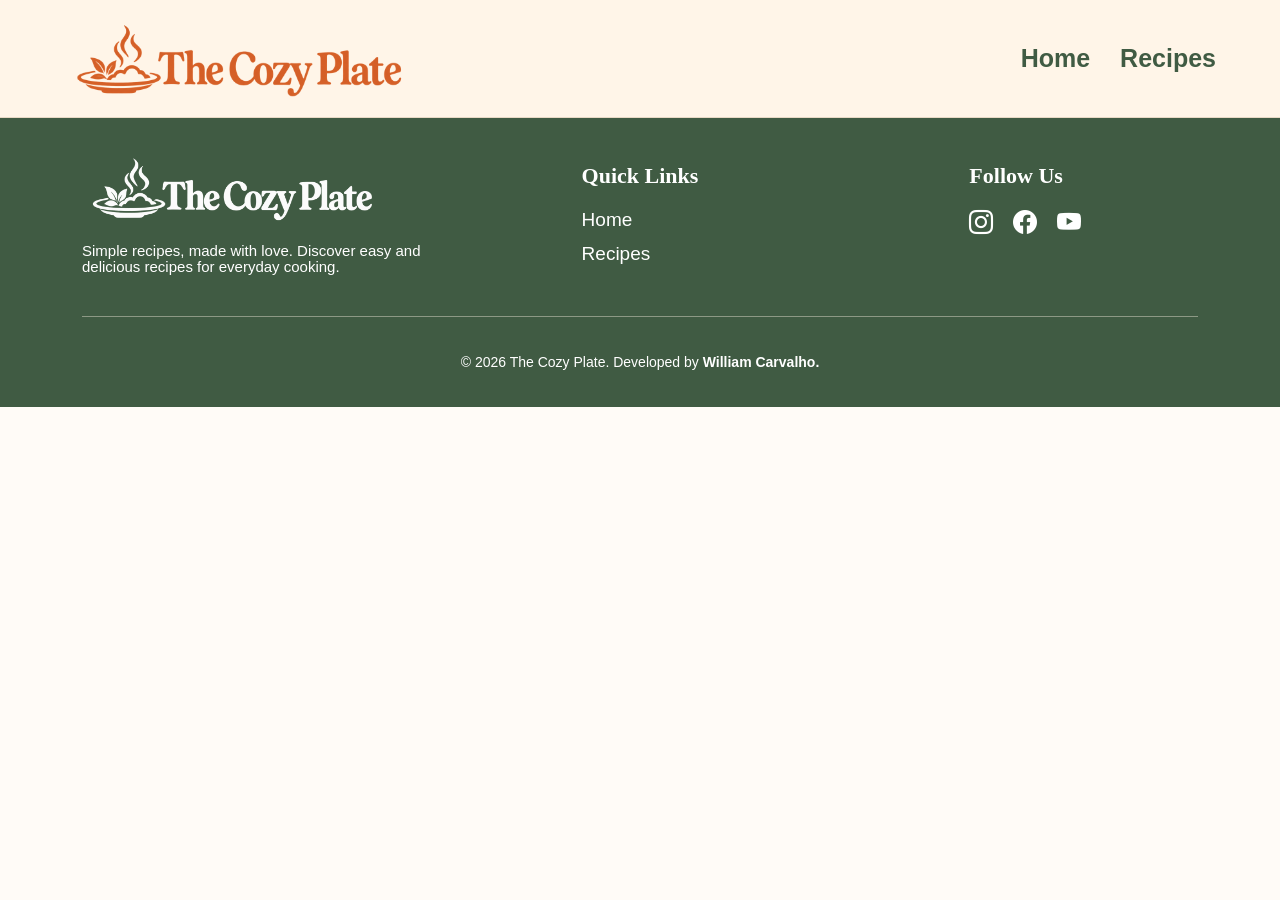
==== recipe.html @ b094d238 "add recipe basic structure" ====
<!DOCTYPE html>
<html lang="en">

<head>
    <meta charset="UTF-8">
    <meta name="viewport" content="width=device-width, initial-scale=1.0">
    <title>The Cozy Plate | Recipes</title>
    <link rel="stylesheet" href="css/style.css">
    <link rel="stylesheet" href="https://cdn.jsdelivr.net/npm/bootstrap-icons@1.11.3/font/bootstrap-icons.min.css">
</head>

<body>
    <!-- Header -->
    <header class="site-header">
        <div class="container header-container">
            <!-- Website logo -->
            <a href="index.html" class="site-logo">
                <img src="images/the-cozy-plate-logo-orange.png" alt="The Cozy Plate">
            </a>

            <!-- Mobile menu button -->
            <button class="menu-toggle" type="button" aria-label="Toggle navigation menu" aria-expanded="false"
                aria-controls="main-navigation">
                <i class="bi bi-list" aria-hidden="true"></i>
            </button>

            <!-- Main navigation -->
            <nav class="main-navigation" id="main-navigation" aria-label="Main navigation">
                <ul>
                    <li><a href="index.html">Home</a></li>
                    <li><a href="recipes.html">Recipes</a></li>
                </ul>
            </nav>
        </div>
    </header>

    <main>

    </main>

    <!-- Footer -->
    <footer class="site-footer">
        <div class="container">
            <div class="footer-content">

                <!-- Logo -->
                <div class="footer-logo">
                    <a href="index.html">
                        <img src="images/the-cozy-plate-logo-white.png" alt="The Cozy Plate logo">
                    </a>
                    <p>Simple recipes, made with love. Discover easy and delicious recipes
                        for everyday cooking.
                    </p>
                </div>

                <!-- Links -->
                <nav class="footer-navigation" aria-label="Footer navigation">
                    <h2>Quick Links</h2>
                    <ul>
                        <li><a href="index.html">Home</a></li>
                        <li><a href="recipes.html">Recipes</a></li>
                    </ul>
                </nav>

                <!-- Social Media -->
                <div class="footer-social-section">
                    <h2>Follow Us</h2>
                    <div class="footer-social">
                        <a href="https://www.instagram.com/" target="_blank" rel="noopener noreferrer"
                            aria-label="Instagram">
                            <i class="bi bi-instagram" aria-hidden="true"></i>
                        </a>
                        <a href="https://www.facebook.com/" target="_blank" rel="noopener noreferrer"
                            aria-label="Facebook">
                            <i class="bi bi-facebook" aria-hidden="true"></i>
                        </a>
                        <a href="https://www.youtube.com/" target="_blank" rel="noopener noreferrer"
                            aria-label="YouTube">
                            <i class="bi bi-youtube" aria-hidden="true"></i>
                        </a>
                    </div>
                </div>
            </div>

            <!-- Copyright -->
            <div class="footer-bottom">
                <p>
                    &copy; 2026 The Cozy Plate.
                    Developed by <a href="https://williamcarvalhodev.com" target="_blank"
                        rel="noopener noreferrer">William Carvalho.</a>
                </p>
            </div>
        </div>
    </footer>
    <script src="js/script.js"></script>
</body>

</html>
---- css/style.css ----
:root {
    --cream: #FFF5E8;
    --light-cream: #FFFBF7;
    --terracotta: #D96B32;
    --terracotta-hover: #e07a47;
    --green: #405B43;
    --white: #FFFFFF;
    --border: #FFF5E866;
}

* {
    box-sizing: border-box;
}

body {
    margin: 0;
    font-family: 'Nunito Sans', sans-serif;
    background-color: var(--light-cream);
    color: var(--green);
}

h1,
h2,
h3 {
    font-family: 'Playfair Display', serif;
}

button,
input,
select,
textarea {
    font-family: inherit;
}

.container {
    width: 90%;
    max-width: 1200px;
    margin: 0 auto;
}

/* Header */
.site-header {
    background-color: var(--cream);
    border-bottom: 1px solid #E8D9C5;
}

.header-container {
    display: flex;
    align-items: center;
    justify-content: space-between;
    min-height: 85px;
}

.site-logo {
    display: inline-flex;
    align-items: center;
}

.site-logo img {
    display: block;
    width: 350px;
    max-width: 100%;
    height: auto;
}

/* Header Navigation */
.main-navigation ul {
    display: flex;
    align-items: center;
    gap: 30px;
    list-style: none;
    margin: 0;
    padding: 0;
}

.main-navigation a {
    display: block;
    color: var(--green);
    text-decoration: none;
    font-size: 25px;
    font-weight: bold;
    padding: 10px 0;
    transition: color 0.2s ease;
}

.main-navigation a:hover,
.main-navigation a[aria-current="page"] {
    color: var(--terracotta);
}

.main-navigation a:focus-visible,
.site-logo:focus-visible,
.menu-toggle:focus-visible {
    outline: 2px solid var(--terracotta);
    outline-offset: 4px;
}

.menu-toggle {
    display: none;
}

/* Hero section*/
.hero {
    background-image: url("../images/creamy-tuscan-chicken-pasta-banner.webp");
    background-size: cover;
    background-position: center;
    background-repeat: no-repeat;
    min-height: 800px;
    display: flex;
    align-items: center;
}

.hero .container {
    width: 90%;
    max-width: 1200px;
    padding-bottom: 120px;
}

.hero-content h1 {
    color: var(--green);
    font-size: 90px;
    line-height: 1;
    margin: 0 0 20px;
}

.hero-description {
    color: var(--green);
    font-size: 20px;
    font-weight: 400;
    line-height: 1.2;
    max-width: 450px;
    margin-bottom: 50px;
}

.hero-button {
    background-color: var(--terracotta);
    font-size: 24px;
    font-weight: bold;
    color: var(--cream);
    text-decoration: none;
    padding: 20px 50px;
    border-radius: 8px;
    transition: background-color 0.3s ease, color 0.3s ease, transform 0.3s ease;
}

.hero-button:hover {
    transform: scale(1.05);
    background-color: var(--terracotta-hover);
}

/* Feature Recipes Section */
.featured-recipes .container,
.all-recipes .container {
    width: 90%;
    max-width: 1200px;
    padding: 20px 0px 50px;
}

.section-heading h1,
.section-heading h2 {
    font-size: 60px;
    margin: 0;
}

.section-heading-bottom {
    display: flex;
    justify-content: space-between;
    align-items: center;
    gap: 20px;
    padding-bottom: 20px;
}

.featured-recipes-description {
    color: var(--green);
    font-size: 20px;
    font-weight: 400;
    text-align: start;
    margin: 10px;
}

.view-all-link,
.view-all-link-mobile {
    background-color: var(--terracotta);
    font-size: 13px;
    font-weight: bold;
    color: var(--cream);
    text-decoration: none;
    padding: 10px 20px;
    border-radius: 8px;
    display: inline-flex;
    align-items: center;
    gap: 10px;
    white-space: nowrap;
    transition: transform 0.3s ease, color 0.3s ease;
}

.view-all-link:hover,
.view-all-link-mobile:hover {
    transform: scale(1.05);
    background-color: var(--terracotta-hover);
}

.view-all-link-mobile {
    display: none;
}

/* Recipe Grid */
.recipe-grid {
    display: grid;
    grid-template-columns: repeat(3, minmax(0, 1fr));
    gap: 25px;
}

.recipe-card {
    background-color: var(--white);
    border: 1px solid #E8D9C5;
    border-radius: 12px;
    overflow: hidden;
    transition: transform 0.2s ease,
        box-shadow 0.2s ease;
}

.recipe-card-link {
    display: flex;
    flex-direction: column;
    height: 100%;
    color: inherit;
    text-decoration: none;
}

.recipe-card-image {
    display: block;
    width: 100%;
    aspect-ratio: 4 / 3;
    object-fit: cover;
}

.recipe-card-body {
    display: flex;
    flex-direction: column;
    flex: 1;
    padding: 22px;
}

.recipe-category {
    color: var(--terracotta);
    font-size: 11px;
    font-weight: bold;
    text-transform: uppercase;
    letter-spacing: 1px;
    margin-bottom: 12px;
}

.recipe-card h3 {
    font-family: 'Playfair Display', serif;
    color: var(--green);
    font-size: 21px;
    font-weight: bold;
    line-height: 1;
    margin: 0 0 12px;
}

.recipe-description {
    color: var(--green);
    font-size: 15px;
    line-height: 1.1;
    margin: 0 0 20px;
}

.recipe-time {
    display: flex;
    align-items: center;
    gap: 8px;
    color: var(--green);
    font-size: 14px;
    font-weight: 600;
    margin: auto 0 0;
}

.recipe-time i {
    color: var(--terracotta);
    font-size: 16px;
}

.recipe-card:hover {
    transform: translateY(-5px);
    box-shadow: 0 8px 20px rgba(0, 0, 0, 0.08);
}

/* Suggest Recipe Section */
.suggest-recipes {
    background-color: var(--terracotta);
    padding: 50px 0px 70px;
}

.suggest-section-heading h2 {
    font-size: 60px;
    color: var(--cream);
    text-align: center;
    margin: 0
}

.suggest-recipes-description {
    color: var(--cream);
    font-size: 20px;
    font-weight: 400;
    text-align: center;
    margin: 10px;
}

.suggest-recipe-button {
    display: flex;
    background-color: var(--green);
    font-size: 24px;
    font-weight: bold;
    color: var(--cream);
    text-decoration: none;
    padding: 20px 50px;
    border-radius: 8px;
    width: fit-content;
    margin: 20px auto 0;
    transition: background-color 0.3s ease, color 0.3s ease, transform 0.3s ease;
}

/* Search bar recipes page */
.recipe-search {
    width: 100%;
    margin-bottom: 30px;
}

.recipe-search label {
    display: block;
    color: var(--green);
    font-size: 16px;
    font-weight: bold;
    margin-bottom: 10px;
}

.search-input-wrapper {
    display: flex;
    align-items: center;
    gap: 12px;
    background-color: var(--white);
    border: 1px solid #E8D9C5;
    border-radius: 10px;
    padding: 15px 20px;
    transition: border-color 0.2s ease, box-shadow 0.2s ease;
}

.search-input-wrapper i {
    color: var(--terracotta);
    font-size: 20px;
}

.search-input-wrapper input {
    flex: 1;
    min-width: 0;
    width: 100%;
    border: none;
    outline: none;
    background: transparent;
    color: var(--green);
    font-size: 16px;
}

.search-input-wrapper input::placeholder {
    color: #817A73;
}

.search-input-wrapper:focus-within {
    border-color: var(--terracotta);
    box-shadow: 0 0 0 3px rgba(217, 107, 50, 0.15);
}

/* Recipe filters */
.recipe-filters {
    display: flex;
    justify-content: center;
    align-items: center;
    flex-wrap: wrap;
    gap: 15px;
    margin-bottom: 40px;
}

.filter-button {
    background-color: var(--white);
    color: var(--green);
    border: 1px solid #E8D9C5;
    border-radius: 8px;
    padding: 12px 24px;
    font-size: 15px;
    font-weight: bold;
    cursor: pointer;
    transition: background-color 0.3s ease, color 0.3s ease, transform 0.3s ease;
}

.filter-button:hover {
    background-color: var(--terracotta);
    color: var(--white);
    transform: scale(1.05);
}

.filter-button.active {
    background-color: var(--terracotta);
    color: var(--white);
    border-color: var(--terracotta);
}

.filter-button:focus-visible {
    outline: 3px solid var(--green);
    outline-offset: 3px;
}

/* Footer */
.site-footer {
    background-color: var(--green);
    color: var(--white);
    padding: 20px;
}

.footer-content {
    display: grid;
    grid-template-columns: repeat(3, 1fr);
    gap: 40px;
    justify-items: center;
    align-items: start;
    padding-bottom: 35px;
}

.footer-logo {
    max-width: 350px;
    display: inline-block;
}

.footer-logo img {
    display: block;
    width: 300px;
    max-width: 100%;
    height: auto;
}

.footer-logo p {
    font-size: 15px;
    line-height: 1.1;
    margin: 5px 0;
    text-align: left;
}

.footer-navigation h2,
.footer-social-section h2 {
    font-size: 22px;
    margin: 25px 0 20px;
}

.footer-navigation ul {
    list-style: none;
    padding: 0;
    margin: 0;
}

.footer-navigation li {
    margin-bottom: 12px;
}

.footer-navigation a {
    color: var(--white);
    text-decoration: none;
    font-size: 19px;
}

.footer-navigation a:hover {
    text-decoration: underline;
    color: var(--cream);
}

.footer-social {
    display: flex;
    align-items: center;
    gap: 20px;
}

.footer-social a {
    color: var(--white);
    font-size: 24px;
    text-decoration: none;
    transition: color 0.2s ease;
}

.footer-social a:hover {
    color: var(--cream);
}

/* Copyright */
.footer-bottom {
    border-top: 1px solid var(--border);
    padding-top: 20px;
    text-align: center;
}

.footer-bottom p {
    font-size: 14px;
    color: var(--white);
    line-height: 1.6;
}

.footer-bottom a {
    font-size: 14px;
    color: var(--white);
    font-weight: bold;
    line-height: 1.6;
    text-decoration: none;
}


/* Tablet Screen */
@media (max-width: 1200px) {

    /*Hero section */
    .hero {
        min-height: 680px;
    }


    .hero-content h1 {
        font-size: 70px;
    }

    .hero-description {
        font-size: 18px;
        max-width: 400px;
    }

    .hero-button {
        font-size: 18px;
        padding: 17px 45px;
    }

    /* Suggest recipe section */
    .suggest-recipe-button {
        font-size: 18px;
        padding: 17px 45px;
    }

}

/* Mobile Screen */
@media (max-width: 768px) {

    /* Header */
    .header-container {
        position: relative;
        min-height: 100px;
    }

    .container {
        width: 90%;
        max-width: 1200px;
        margin: 0 auto;
    }

    .site-logo img {
        width: 260px;
    }

    .menu-toggle {
        display: flex;
        align-items: center;
        justify-content: center;
        background: none;
        border: none;
        color: var(--green);
        font-size: 35px;
        padding-top: 8px;
        cursor: pointer;
    }

    .main-navigation {
        display: none;
        position: absolute;
        top: 100%;
        left: 50%;
        transform: translateX(-50%);
        width: 100vw;
        background-color: var(--cream);
        border-bottom: 1px solid var(--border-color);
        padding: 20px;
        z-index: 1000;
    }

    .main-navigation.active {
        display: block;
    }

    .main-navigation ul {
        display: flex;
        flex-direction: column;
        align-items: stretch;
        gap: 0;
        list-style: none;
        margin: 0;
        padding: 0;
    }

    .main-navigation a {
        display: block;
        font-size: 20px;
        padding: 12px;
        color: var(--green);
        text-decoration: none;
    }

    /* Hero section */
    .hero {
        background-image: url("../images/creamy-tuscan-chicken-pasta-banner-mobile.webp");
        min-height: 600px;
        align-items: top;
    }

    .hero .container {
        padding-bottom: 150px;
    }

    .hero-content h1 {
        font-size: 60px;
    }

    .hero-description {
        font-size: 16px;
    }

    .hero-button {
        font-size: 17px;
        padding: 15px 35px;
    }


    /* Feature Recipes Section */
    .section-heading h1,
    .section-heading h2 {
        font-size: 45px;
    }

    .featured-recipes-description {
        font-size: 16px;
    }

    .view-all-link,
    .view-all-link-mobile {
        font-size: 12px;
        padding: 10px 15px;
        border-radius: 6px;
    }

    /* Featured recipes */
    .recipe-grid {
        grid-template-columns: repeat(2, minmax(0, 1fr));
        gap: 20px;
    }

    .recipe-card-body {
        padding: 20px;
    }

    .recipe-card h3 {
        font-size: 25px;
    }

    .recipe-description {
        font-size: 15px;
    }

    /* Suggest recipe section */
    .suggest-section-heading h2 {
        font-size: 45px;
    }

    .suggest-recipes-description {
        font-size: 16px;
    }

    .suggest-recipe-button {
        font-size: 17px;
        padding: 15px 35px;
    }

    /* Search bar recipes page */
    .recipe-search label {
        font-size: 14px;
    }

    .search-input-wrapper {
        padding: 12px 15px;
    }

    .search-input-wrapper input {
        font-size: 14px;
    }

    .search-input-wrapper i {
        font-size: 18px;
    }

    /* Recipe filters */
    .recipe-filters {
        gap: 5px;
        margin-bottom: 30px;
    }

    .filter-button {
        font-size: 14px;
        padding: 7px 8px;
    }

    /* Footer*/
    .footer-content {
        display: grid;
        grid-template-columns: repeat(2, minmax(0, 1fr));
        column-gap: 4%;
        row-gap: 10px;
        justify-items: stretch;
    }

    .footer-content>.footer-logo {
        grid-column: 1 / 3;
        grid-row: 1;
        width: 100%;
        max-width: none;
    }

    .footer-logo img {
        width: 350px;
    }

    .footer-navigation h2,
    .footer-social-section h2 {
        font-size: 20px;
    }

    .footer-navigation a {
        font-size: 16px;
    }

    .footer-content>.footer-navigation {
        grid-column: 1;
        grid-row: 2;
        text-align: left;
    }

    .footer-content>.footer-social-section {
        grid-column: 2;
        grid-row: 2;
        text-align: left;
        margin-left: 15px;
    }

    .footer-social {
        justify-content: flex-start;
        gap: 15px;
    }

    .footer-social a {
        font-size: 17px;
    }
}

/* Small mobile Screen */
@media (max-width: 460px) {

    /*Hero section */
    .hero {
        min-height: 500px;
    }

    .hero-content h1 {
        font-size: 44px;
    }

    .hero-description {
        font-size: 14px;
        max-width: 100%;
    }

    .hero-button {
        font-size: 15px;
        padding: 13px 28px;
    }

    /* Feature Recipes Section */
    .recipe-grid {
        grid-template-columns: 1fr;
        gap: 20px;
    }

    .section-heading h1,
    .section-heading h2 {
        font-size: 36px;
        margin: 0px;
    }

    .featured-recipes-description {
        font-size: 15px;
    }

    .view-all-link {
        display: none;
    }

    /* Featured recipes */
    .recipe-category {
        font-size: 9px;
    }

    .recipe-card h3 {
        font-size: 25px;
    }

    .recipe-description {
        font-size: 14px;
    }

    .view-all-link-mobile {
        display: flex;
        font-size: 15px;
        align-items: center;
        justify-content: center;
        width: fit-content;
        padding: 13px 28px;
        margin: 20px auto 0;
    }

    /* Suggest recipe section */
    .suggest-section-heading h2 {
        font-size: 36px;
    }

    .suggest-recipes-description {
        font-size: 15px;
    }

    .suggest-recipe-button {
        font-size: 15px;
        padding: 13px 28px;
    }

    /* Recipe filters */
    .recipe-filters {
        margin-bottom: 20px;
    }

    .filter-button {
        font-size: 12px;
        padding: 7px 8px;
    }
}
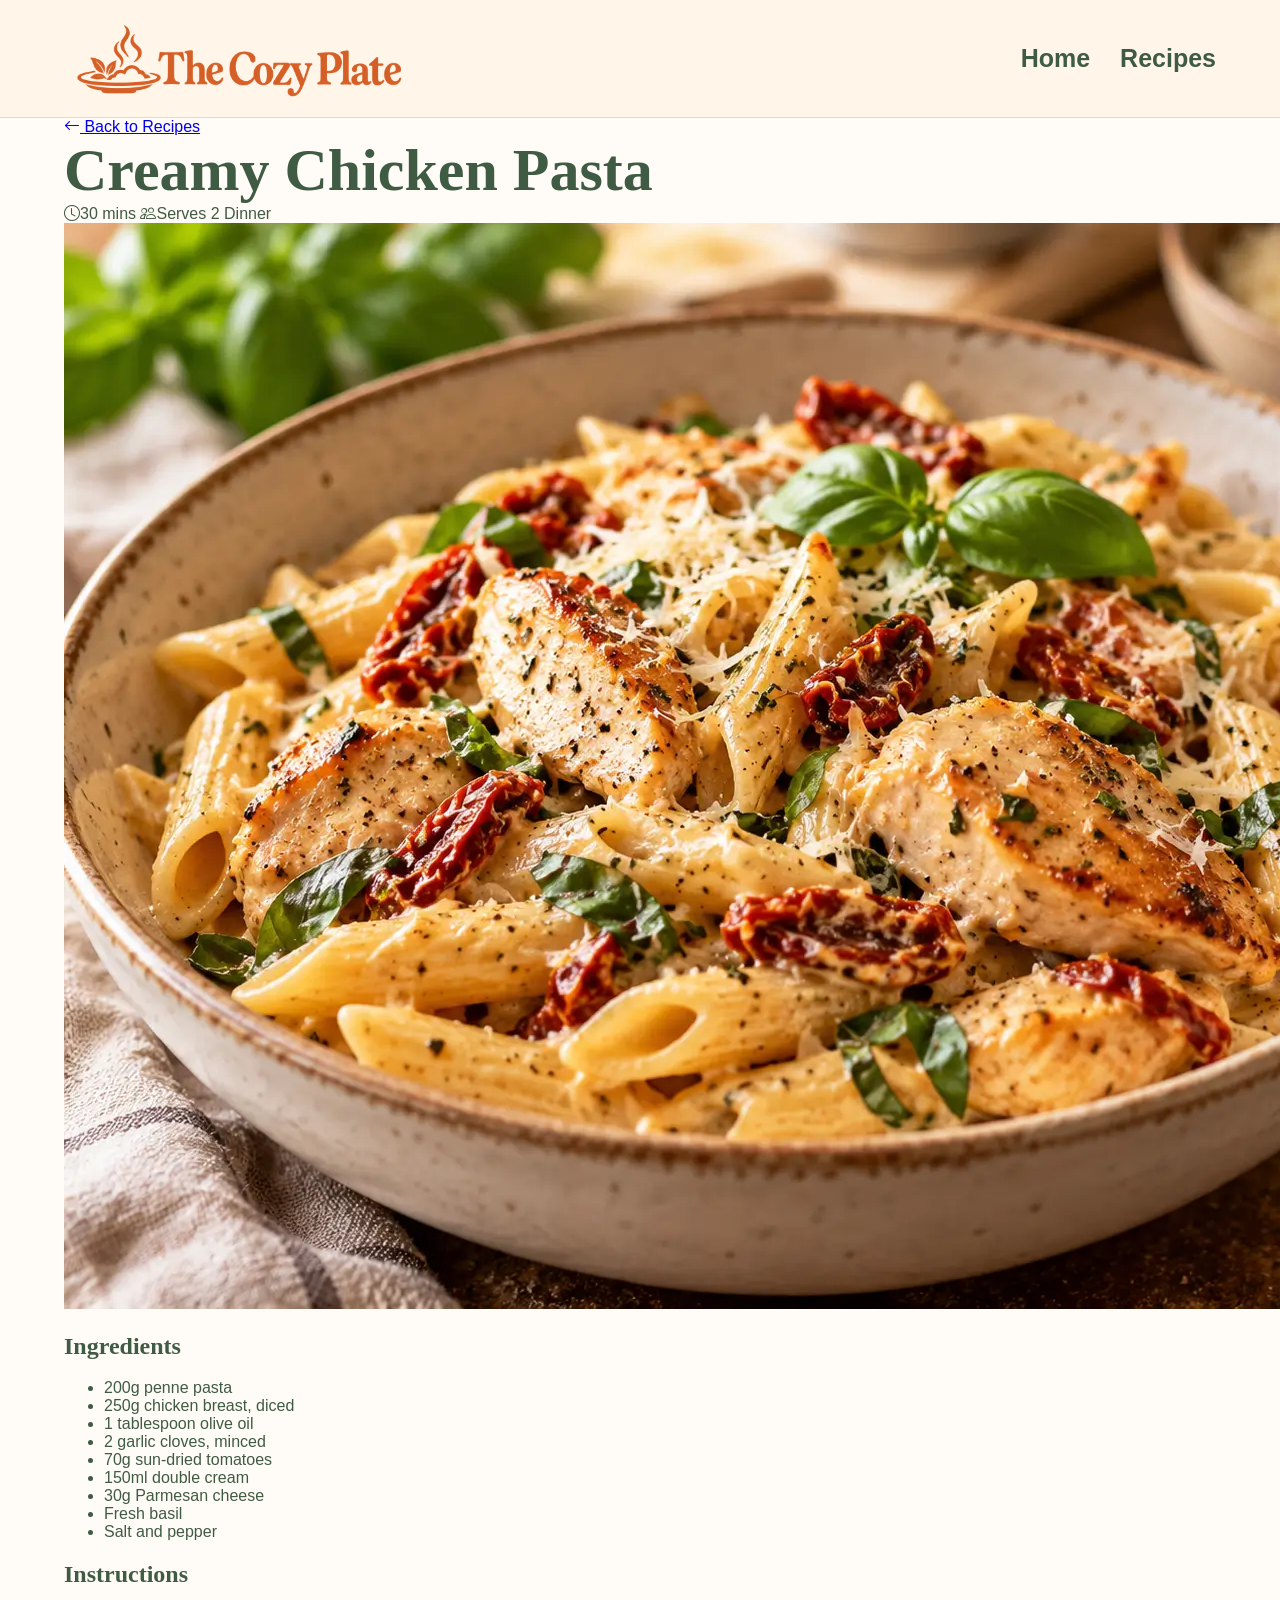
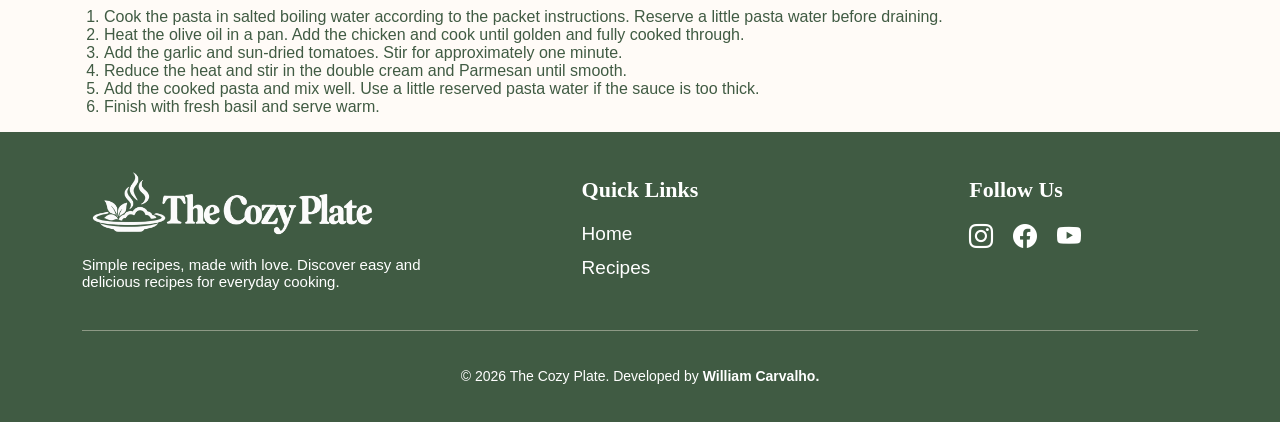
==== commit 477cd93b: "add recipe details structure" ====
--- a/recipe.html
+++ b/recipe.html
@@ -4,9 +4,9 @@
 <head>
     <meta charset="UTF-8">
     <meta name="viewport" content="width=device-width, initial-scale=1.0">
-    <title>The Cozy Plate | Recipes</title>
+    <title>The Cozy Plate | Creamy Chicken Pasta</title>
     <link rel="stylesheet" href="css/style.css">
-    <link rel="stylesheet" href="https://cdn.jsdelivr.net/npm/bootstrap-icons@1.11.3/font/bootstrap-icons.min.css">
+    <link rel="stylesheet" href="https://cdn.jsdelivr.net/npm/bootstrap-icons@1.13.2/font/bootstrap-icons.min.css">
 </head>
 
 <body>
@@ -35,7 +35,87 @@
     </header>
 
     <main>
+        <!-- All Recipes Section -->
+        <section class="single-recipe">
+            <div class="container">
+                <!-- Back to Recipes -->
+                <a href="recipes.html" class="recipe-back-link">
+                    <i class="bi bi-arrow-left" aria-hidden="true"></i>
+                    Back to Recipes
+                </a>
 
+                <!-- Recipe heading -->
+                <div class="section-heading">
+                    <h1>Creamy Chicken Pasta</h1>
+                    <div class="recipe-meta">
+                        <span>
+                            <i class="bi bi-clock" aria-hidden="true"></i>30 mins
+                        </span>
+                        <span>
+                            <i class="bi bi-people" aria-hidden="true"></i>Serves 2
+                        </span>
+                        <span>
+                            <i class="bi bi-fork-knife" aria-hidden="true"></i>Dinner
+                        </span>
+                    </div>
+                </div>
+
+                <!-- Image and Ingredients -->
+                <div class="recipe-detail">
+                    <div class="recipe-image">
+                        <img src="images/recipes/creamy-chicken-pasta.webp" alt="Creamy chicken pasta with basil"
+                            class="recipe-detail-image">
+                    </div>
+                    <section class="recipe-ingredients">
+                        <h2>Ingredients</h2>
+                        <ul>
+                            <li>200g penne pasta</li>
+                            <li>250g chicken breast, diced</li>
+                            <li>1 tablespoon olive oil</li>
+                            <li>2 garlic cloves, minced</li>
+                            <li>70g sun-dried tomatoes</li>
+                            <li>150ml double cream</li>
+                            <li>30g Parmesan cheese</li>
+                            <li>Fresh basil</li>
+                            <li>Salt and pepper</li>
+                        </ul>
+                    </section>
+                </div>
+
+                <!-- Instructions -->
+                <section class="recipe-instructions">
+                    <h2>Instructions</h2>
+                    <ol class="recipe-steps">
+                        <li>
+                            Cook the pasta in salted boiling water
+                            according to the packet instructions.
+                            Reserve a little pasta water before draining.
+                        </li>
+                        <li>
+                            Heat the olive oil in a pan.
+                            Add the chicken and cook until golden
+                            and fully cooked through.
+                        </li>
+                        <li>
+                            Add the garlic and sun-dried tomatoes.
+                            Stir for approximately one minute.
+                        </li>
+                        <li>
+                            Reduce the heat and stir in the double
+                            cream and Parmesan until smooth.
+                        </li>
+                        <li>
+                            Add the cooked pasta and mix well.
+                            Use a little reserved pasta water
+                            if the sauce is too thick.
+                        </li>
+                        <li>
+                            Finish with fresh basil and serve warm.
+                        </li>
+                    </ol>
+                </section>
+            </div>
+        </section>
     </main>
 
     <!-- Footer -->
@@ -95,4 +175,4 @@
     <script src="js/script.js"></script>
 </body>
 
-</html>    +</html>
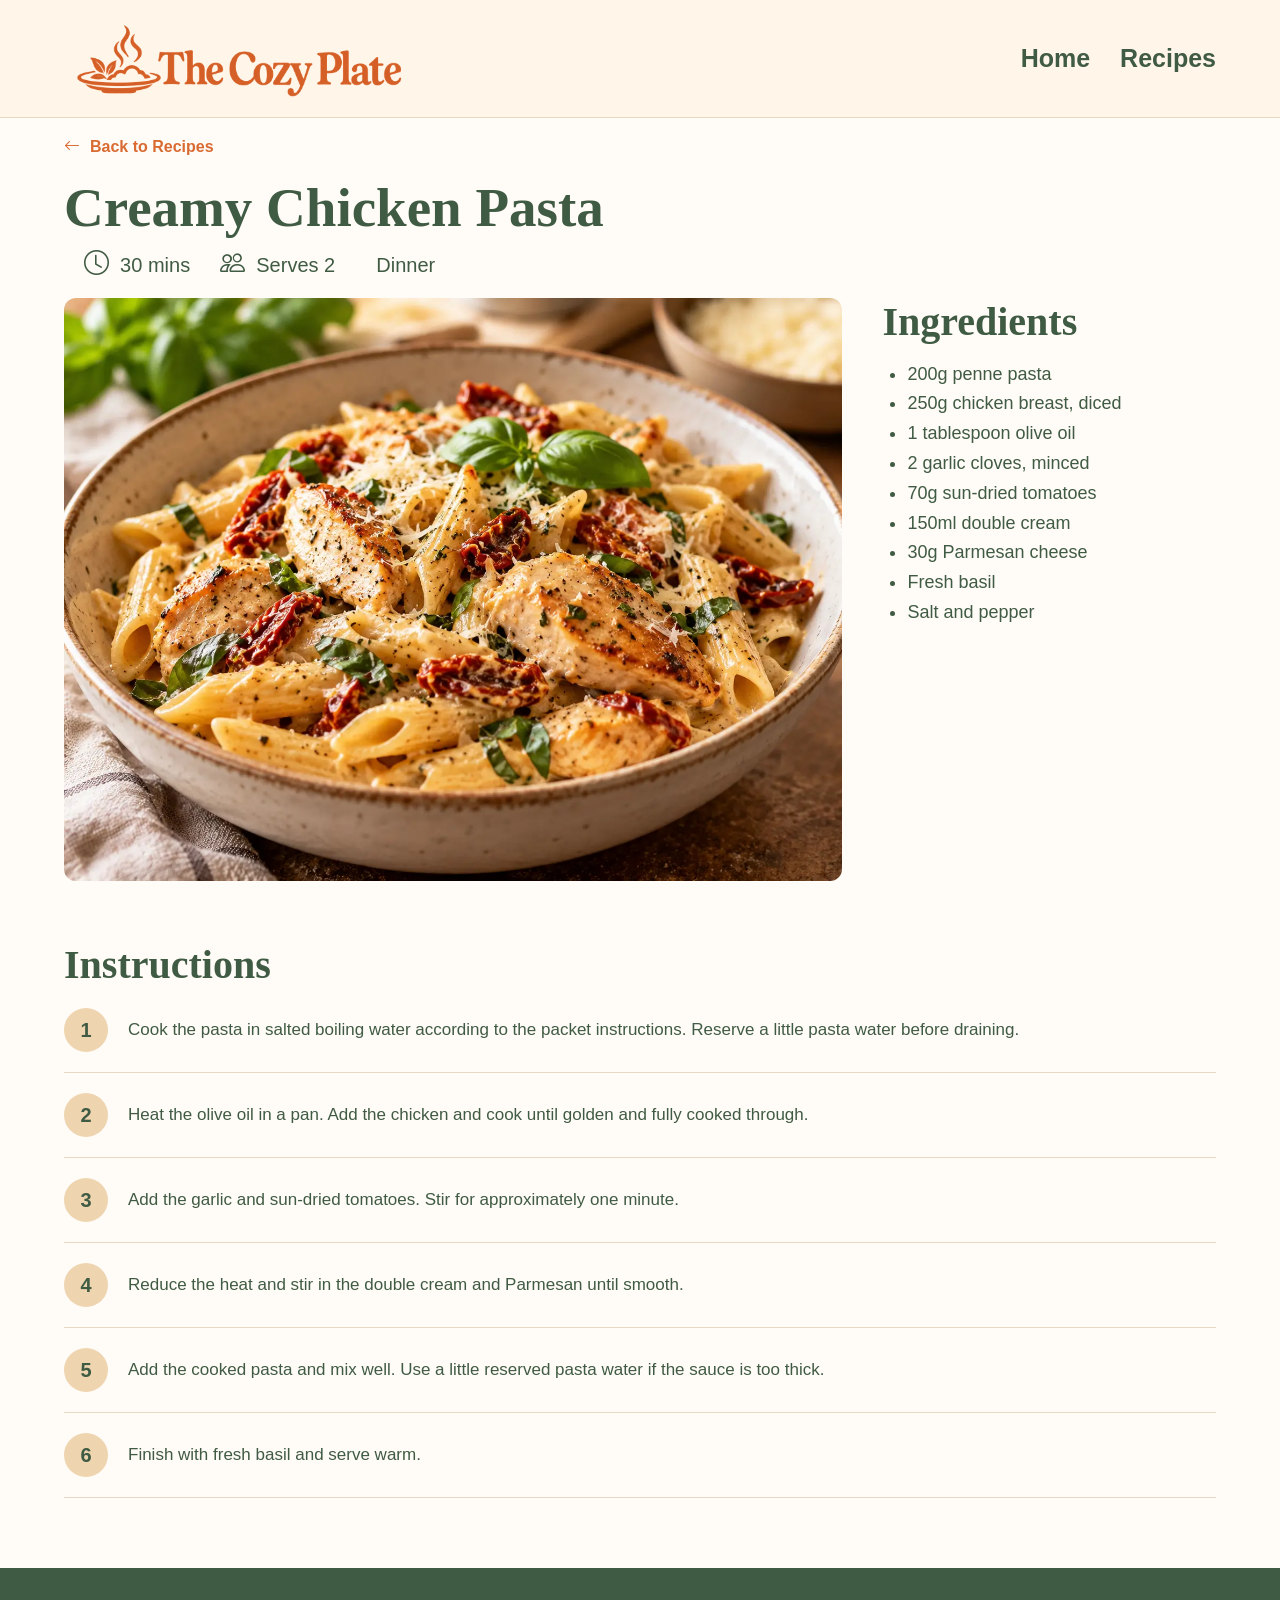
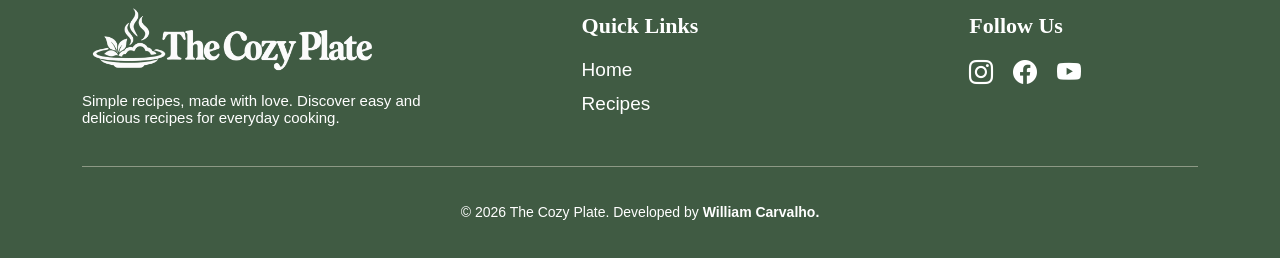
==== commit 4487ed52: "add responsive static single recipe page" ====
--- a/recipe.html
+++ b/recipe.html
@@ -49,13 +49,13 @@
                     <h1>Creamy Chicken Pasta</h1>
                     <div class="recipe-meta">
                         <span>
-                            <i class="bi bi-clock" aria-hidden="true"></i>30 mins
+                            <i class="bi bi-clock" aria-hidden="true"></i>  30 mins
                         </span>
                         <span>
-                            <i class="bi bi-people" aria-hidden="true"></i>Serves 2
+                            <i class="bi bi-people" aria-hidden="true"></i>  Serves 2
                         </span>
                         <span>
-                            <i class="bi bi-fork-knife" aria-hidden="true"></i>Dinner
+                            <i class="bi bi-fork-knife" aria-hidden="true"></i>  Dinner
                         </span>
                     </div>
                 </div>
--- a/css/style.css
+++ b/css/style.css
@@ -150,7 +150,8 @@
 
 /* Feature Recipes Section */
 .featured-recipes .container,
-.all-recipes .container {
+.all-recipes .container,
+.single-recipe .container {
     width: 90%;
     max-width: 1200px;
     padding: 20px 0px 50px;
@@ -411,6 +412,114 @@
     outline-offset: 3px;
 }
 
+/* Recipe single page */
+.single-recipe .recipe-back-link {
+    display: inline-flex;
+    align-items: center;
+    gap: 10px;
+    color: var(--terracotta);
+    font-size: 16px;
+    font-weight: bold;
+    text-decoration: none;
+    margin-bottom: 20px;
+    transition: color 0.3s ease;
+}
+
+.single-recipe .recipe-meta {
+    display: flex;
+    font-size: 20px;
+    align-items: center;
+    padding: 10px 0px 20px 20px;
+    flex-wrap: wrap;
+    gap: 30px;
+}
+
+.single-recipe .recipe-meta i {
+    font-size: 25px;
+}
+
+.single-recipe h1 {
+    font-size: 55px;
+}
+
+.single-recipe .recipe-detail {
+    display: grid;
+    grid-template-columns: 7fr 3fr;
+    align-items: start;
+    gap: 40px;
+}
+
+.single-recipe .recipe-detail-image {
+    display: block;
+    width: 100%;
+    height: auto;
+    aspect-ratio: 4 / 3;
+    object-fit: cover;
+    border-radius: 12px;
+}
+
+.single-recipe .recipe-ingredients h2,
+.recipe-instructions h2 {
+    color: var(--green);
+    font-size: 40px;
+    margin: 0 0 20px;
+}
+
+.single-recipe .recipe-ingredients ul {
+    padding-left: 25px;
+    margin: 0;
+}
+
+.single-recipe .recipe-ingredients li {
+    color: var(--green);
+    font-size: 18px;
+    line-height: 1.1;
+    margin-bottom: 10px;
+}
+
+.single-recipe .recipe-ingredients li::marker {
+    color: var(--green);
+}
+
+.single-recipe .recipe-instructions {
+    margin-top: 60px;
+}
+
+.single-recipe .recipe-steps {
+    list-style: none;
+    counter-reset: recipe-step;
+    padding: 0;
+    margin: 0;
+}
+
+.single-recipe .recipe-steps li {
+    display: flex;
+    align-items: center;
+    gap: 20px;
+    counter-increment: recipe-step;
+    color: var(--green);
+    font-size: 17px;
+    line-height: 1.7;
+    padding-bottom: 20px;
+    margin-bottom: 20px;
+    border-bottom: 1px solid #E8D9C5;
+}
+
+.single-recipe .recipe-steps li::before {
+    content: counter(recipe-step);
+    display: flex;
+    align-items: center;
+    justify-content: center;
+    flex-shrink: 0;
+    width: 44px;
+    height: 44px;
+    background-color: #EED5AF;
+    color: var(--green);
+    border-radius: 50%;
+    font-size: 20px;
+    font-weight: bold;
+}
+
 /* Footer */
 .site-footer {
     background-color: var(--green);
@@ -513,7 +622,7 @@
 
 
 /* Tablet Screen */
-@media (max-width: 1200px) {
+@media (max-width: 1024px) {
 
     /*Hero section */
     .hero {
@@ -539,6 +648,38 @@
     .suggest-recipe-button {
         font-size: 18px;
         padding: 17px 45px;
+    }
+
+    /* Recipe single page */
+    .single-recipe .recipe-back-link {
+        font-size: 14px;
+    }
+
+    .single-recipe .recipe-meta {
+        font-size: 17px;
+        gap: 20px;
+    }
+
+    .single-recipe .recipe-meta i {
+        font-size: 21px;
+    }
+
+    .single-recipe h1 {
+        font-size: 50px;
+    }
+
+    .single-recipe .recipe-ingredients h2,
+    .recipe-instructions h2 {
+        font-size: 27px;
+    }
+
+    .single-recipe .recipe-ingredients li {
+        font-size: 15px;
+    }
+
+    .single-recipe .recipe-steps li {
+        font-size: 17px;
+        line-height: 1.2;
     }
 
 }
@@ -711,6 +852,55 @@
         padding: 7px 8px;
     }
 
+    /* Recipe single page */
+    .single-recipe .recipe-back-link {
+        font-size: 13px;
+    }
+
+    .single-recipe .recipe-meta {
+        padding: 5px 0px 20px 5px;
+        font-size: 15px;
+        gap: 15px;
+    }
+
+    .single-recipe .recipe-meta i {
+        font-size: 18px;
+    }
+
+    .single-recipe h1 {
+        font-size: 42px;
+    }
+
+    .single-recipe .recipe-detail {
+        grid-template-columns: 1fr;
+    }
+
+    .single-recipe .recipe-ingredients h2,
+    .recipe-instructions h2 {
+        font-size: 33px;
+    }
+
+    .single-recipe .recipe-ingredients li {
+        font-size: 17px;
+    }
+
+    .single-recipe .recipe-steps li {
+        font-size: 15px;
+        line-height: 1.2;
+    }
+
+    .single-recipe .recipe-instructions {
+        border-top: 1px solid #E8D9C5;
+        padding-top: 30px;
+        margin-top: 40px;
+    }
+
+    .single-recipe .recipe-steps li::before {
+        width: 38px;
+        height: 38px;
+        font-size: 17px;
+    }
+
     /* Footer*/
     .footer-content {
         display: grid;
@@ -795,6 +985,10 @@
     .section-heading h2 {
         font-size: 36px;
         margin: 0px;
+    }
+
+    .single-recipe h1 {
+        font-size: 30px;
     }
 
     .featured-recipes-description {
@@ -851,4 +1045,18 @@
         font-size: 12px;
         padding: 7px 8px;
     }
+
+    .single-recipe .recipe-ingredients h2,
+    .recipe-instructions h2 {
+        font-size: 26px;
+    }
+
+    .single-recipe .recipe-ingredients li {
+        font-size: 15px;
+    }
+
+    .single-recipe .recipe-steps li {
+        font-size: 14px;
+        line-height: 1.2;
+    }
 }
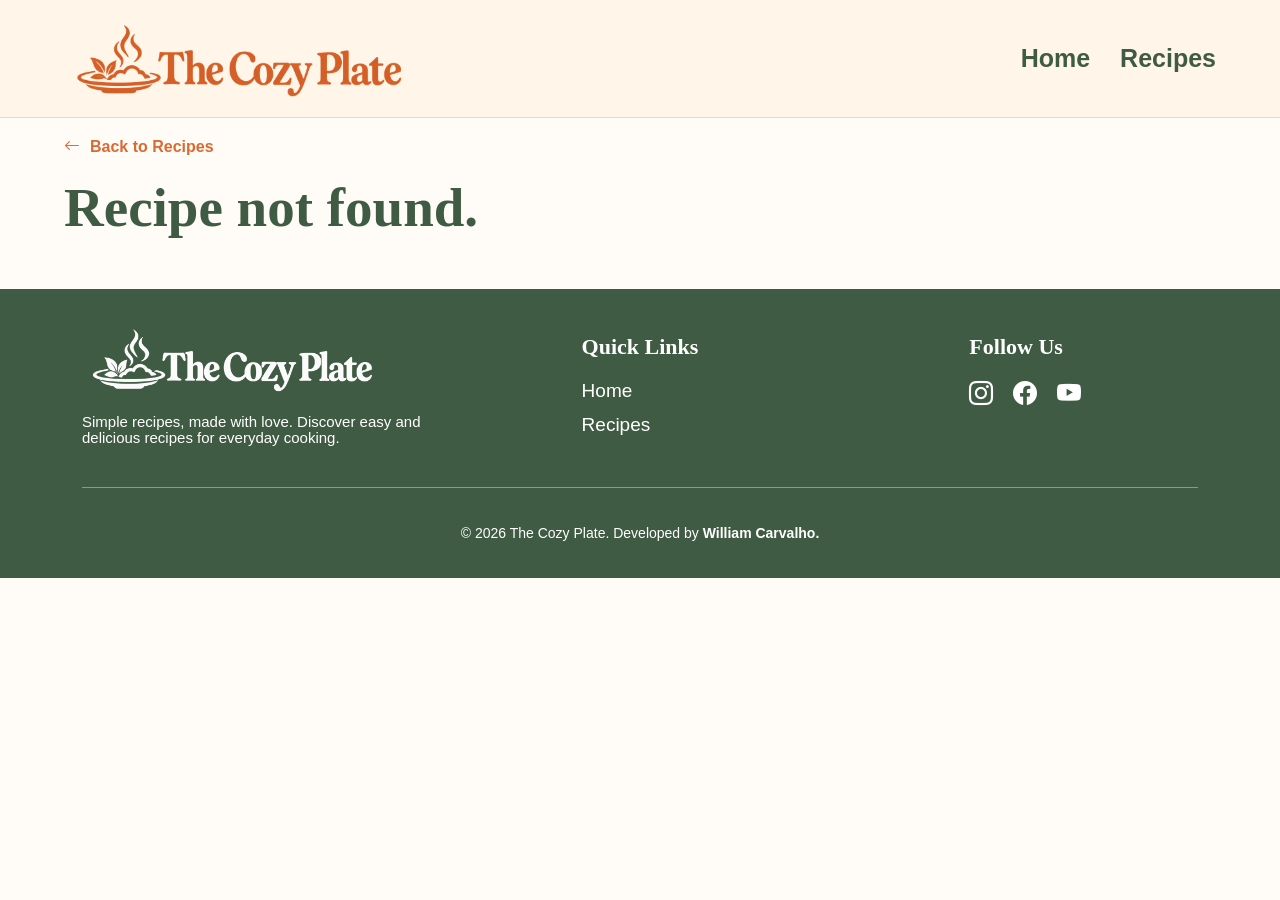
==== commit 499c84f4: "add dynamic recipe single page" ====
--- a/recipe.html
+++ b/recipe.html
@@ -35,27 +35,30 @@
     </header>
 
     <main>
-        <!-- All Recipes Section -->
+        <!-- Single Recipe Section -->
         <section class="single-recipe">
             <div class="container">
-                <!-- Back to Recipes -->
                 <a href="recipes.html" class="recipe-back-link">
                     <i class="bi bi-arrow-left" aria-hidden="true"></i>
                     Back to Recipes
                 </a>
 
-                <!-- Recipe heading -->
                 <div class="section-heading">
-                    <h1>Creamy Chicken Pasta</h1>
+                    <h1 id="recipe-title"></h1>
                     <div class="recipe-meta">
                         <span>
-                            <i class="bi bi-clock" aria-hidden="true"></i>  30 mins
+                            <i class="bi bi-clock" aria-hidden="true"></i>
+                            <span id="recipe-cooking-time"></span> mins
                         </span>
+
                         <span>
-                            <i class="bi bi-people" aria-hidden="true"></i>  Serves 2
+                            <i class="bi bi-people" aria-hidden="true"></i>
+                            Serves <span id="recipe-servings"></span>
                         </span>
+
                         <span>
-                            <i class="bi bi-fork-knife" aria-hidden="true"></i>  Dinner
+                            <i class="bi bi-fork-knife" aria-hidden="true"></i>
+                            <span id="recipe-category"></span>
                         </span>
                     </div>
                 </div>
@@ -63,56 +66,19 @@
                 <!-- Image and Ingredients -->
                 <div class="recipe-detail">
                     <div class="recipe-image">
-                        <img src="images/recipes/creamy-chicken-pasta.webp" alt="Creamy chicken pasta with basil"
-                            class="recipe-detail-image">
+                        <img id="recipe-detail-image" alt="" class="recipe-detail-image">
                     </div>
+
                     <section class="recipe-ingredients">
                         <h2>Ingredients</h2>
-                        <ul>
-                            <li>200g penne pasta</li>
-                            <li>250g chicken breast, diced</li>
-                            <li>1 tablespoon olive oil</li>
-                            <li>2 garlic cloves, minced</li>
-                            <li>70g sun-dried tomatoes</li>
-                            <li>150ml double cream</li>
-                            <li>30g Parmesan cheese</li>
-                            <li>Fresh basil</li>
-                            <li>Salt and pepper</li>
-                        </ul>
+                        <ul id="recipe-ingredients-list"></ul>
                     </section>
                 </div>
 
                 <!-- Instructions -->
                 <section class="recipe-instructions">
                     <h2>Instructions</h2>
-                    <ol class="recipe-steps">
-                        <li>
-                            Cook the pasta in salted boiling water
-                            according to the packet instructions.
-                            Reserve a little pasta water before draining.
-                        </li>
-                        <li>
-                            Heat the olive oil in a pan.
-                            Add the chicken and cook until golden
-                            and fully cooked through.
-                        </li>
-                        <li>
-                            Add the garlic and sun-dried tomatoes.
-                            Stir for approximately one minute.
-                        </li>
-                        <li>
-                            Reduce the heat and stir in the double
-                            cream and Parmesan until smooth.
-                        </li>
-                        <li>
-                            Add the cooked pasta and mix well.
-                            Use a little reserved pasta water
-                            if the sauce is too thick.
-                        </li>
-                        <li>
-                            Finish with fresh basil and serve warm.
-                        </li>
-                    </ol>
+                    <ol class="recipe-steps" id="recipe-instructions-list"></ol>
                 </section>
             </div>
         </section>
@@ -172,6 +138,8 @@
             </div>
         </div>
     </footer>
+
+    <script src="js/data.js"></script>
     <script src="js/script.js"></script>
 </body>
 
--- a/css/style.css
+++ b/css/style.css
@@ -222,11 +222,9 @@
 }
 
 .recipe-card-link {
-    display: flex;
-    flex-direction: column;
-    height: 100%;
-    color: inherit;
-    text-decoration: none;
+    display: block;
+    height: auto;
+    flex-shrink: 0;
 }
 
 .recipe-card-image {
@@ -237,10 +235,8 @@
 }
 
 .recipe-card-body {
-    display: flex;
-    flex-direction: column;
+    padding: 20px;
     flex: 1;
-    padding: 22px;
 }
 
 .recipe-category {
@@ -286,6 +282,41 @@
 .recipe-card:hover {
     transform: translateY(-5px);
     box-shadow: 0 8px 20px rgba(0, 0, 0, 0.08);
+}
+
+.recipe-card-top {
+    display: flex;
+    justify-content: space-between;
+    align-items: center;
+    margin-bottom: 10px;
+}
+
+.recipe-card-top .recipe-category {
+    margin-bottom: 0;
+}
+
+.favourite-button {
+    position: static;
+    display: flex;
+    align-items: center;
+    justify-content: center;
+    width: 32px;
+    height: 32px;
+    padding: 0;
+    background: none;
+    border: none;
+    color: var(--terracotta);
+    font-size: 22px;
+    cursor: pointer;
+}
+
+.favourite-button:hover {
+    transform: scale(1.1);
+}
+
+.recipe-title-link {
+    color: inherit;
+    text-decoration: none;
 }
 
 /* Suggest Recipe Section */
@@ -465,11 +496,6 @@
     margin: 0 0 20px;
 }
 
-.single-recipe .recipe-ingredients ul {
-    padding-left: 25px;
-    margin: 0;
-}
-
 .single-recipe .recipe-ingredients li {
     color: var(--green);
     font-size: 18px;
@@ -518,6 +544,270 @@
     border-radius: 50%;
     font-size: 20px;
     font-weight: bold;
+}
+
+/* Favourite and Suggest Section */
+.favourite-suggest-section-heading {
+    grid-column: 1 / -1;
+    width: 100%;
+    text-align: center;
+    margin-bottom: 10px;
+}
+
+.favourite-suggest-section-heading h2 {
+    font-size: 60px;
+    color: var(--green);
+    text-align: center;
+    margin: 0
+}
+
+.favourite-suggest-recipes-description {
+    color: var(--green);
+    font-size: 20px;
+    font-weight: 400;
+    text-align: center;
+    margin: 10px;
+}
+
+.favourite-recipe {
+    display: grid;
+    grid-template-columns: repeat(2, minmax(0, 1fr));
+    gap: 30px;
+    align-items: start;
+
+    margin: 60px auto 80px;
+}
+
+.favourite,
+.suggest-recipe {
+    background-color: var(--white);
+    border: 1px solid #E8D9C5;
+    border-radius: 12px;
+    padding: 30px;
+    min-width: 0;
+}
+
+.favourite-header,
+.suggest-recipe-header {
+    display: flex;
+    align-items: center;
+    gap: 15px;
+    margin-bottom: 25px;
+}
+
+.favourite-header i,
+.suggest-recipe-header i {
+    color: var(--terracotta);
+    font-size: 32px;
+}
+
+.favourite-header h2,
+.suggest-recipe-header h2 {
+    color: var(--green);
+    font-size: 24px;
+    margin: 0;
+}
+
+.favourite-list {
+    text-align: center;
+    padding: 20px 0;
+}
+
+.favourite-list h3 {
+    color: var(--green);
+    font-size: 18px;
+    margin: 0 0 15px;
+}
+
+.favourite-list p {
+    color: var(--green);
+    font-size: 15px;
+    line-height: 1.6;
+    margin: 0;
+}
+
+.favourite-item {
+    display: flex;
+    justify-content: space-between;
+    align-items: center;
+    gap: 15px;
+    padding: 12px 0;
+    text-align: left;
+}
+
+.favourite-item + .favourite-item {
+    border-top: 1px solid #E8D9C5;
+}
+
+.favourite-link {
+    display: flex;
+    align-items: center;
+    gap: 12px;
+    min-width: 0;
+
+    color: var(--green);
+    text-decoration: none;
+    font-weight: bold;
+}
+
+.favourite-link:hover {
+    color: var(--terracotta);
+}
+
+.favourite-image {
+    width: 55px;
+    height: 55px;
+    flex-shrink: 0;
+    object-fit: cover;
+    border-radius: 8px;
+}
+
+.favourite-link span {
+    overflow-wrap: anywhere;
+}
+
+.suggest-recipe {
+    scroll-margin-top: 30px;
+}
+
+.suggest-recipe-form {
+    display: flex;
+    flex-direction: column;
+    gap: 12px;
+}
+
+.visually-hidden {
+    position: absolute;
+    width: 1px;
+    height: 1px;
+    padding: 0;
+    margin: -1px;
+    overflow: hidden;
+    clip: rect(0, 0, 0, 0);
+    white-space: nowrap;
+    border: 0;
+}
+
+.suggest-recipe-form input,
+.suggest-recipe-form select,
+.suggest-recipe-form textarea {
+    display: block;
+    width: 100%;
+    min-width: 0;
+
+    padding: 12px 14px;
+
+    color: var(--green);
+    background-color: var(--white);
+
+    border: 1px solid #CCCCCC;
+    border-radius: 7px;
+
+    font-family: inherit;
+    font-size: 14px;
+}
+
+.suggest-recipe-form textarea {
+    resize: vertical;
+    line-height: 1.5;
+}
+
+.suggest-recipe-form input::placeholder,
+.suggest-recipe-form textarea::placeholder {
+    color: #777777;
+}
+
+.suggest-recipe-form input:focus,
+.suggest-recipe-form select:focus,
+.suggest-recipe-form textarea:focus {
+    outline: 2px solid var(--terracotta);
+    outline-offset: 2px;
+}
+
+.suggest-recipe-details {
+    display: grid;
+    grid-template-columns: repeat(3, minmax(0, 1fr));
+    gap: 10px;
+}
+
+.suggest-recipe-details>div {
+    min-width: 0;
+}
+
+.photo-upload {
+    display: grid;
+    grid-template-columns: minmax(0, 1fr) auto;
+    gap: 10px;
+    align-items: stretch;
+}
+
+.suggest-recipe-form input[type="file"] {
+    width: 100%;
+    min-width: 0;
+    padding: 8px;
+    font-size: 12px;
+}
+
+.suggest-recipe-form input[type="file"]::file-selector-button {
+    background-color: var(--cream);
+    color: var(--green);
+    border: none;
+    border-radius: 5px;
+    padding: 8px;
+    margin-right: 8px;
+    font-family: inherit;
+    cursor: pointer;
+}
+
+.upload-button {
+    background-color: var(--white);
+    color: var(--green);
+    border: 1px solid #CCCCCC;
+    border-radius: 7px;
+    padding: 10px 15px;
+    font-family: inherit;
+    font-size: 14px;
+}
+
+.upload-button:disabled {
+    opacity: 0.65;
+    cursor: not-allowed;
+}
+
+.recipe-submit-button {
+    display: block;
+    width: 100%;
+    padding: 13px 20px;
+    background-color: var(--terracotta);
+    color: var(--white);
+    border: none;
+    border-radius: 7px;
+    font-family: inherit;
+    font-size: 15px;
+    font-weight: bold;
+}
+
+.recipe-submit-button:disabled {
+    opacity: 0.7;
+    cursor: not-allowed;
+}
+
+.suggest-recipe-form .input-error {
+    border-color: #B42318;
+}
+
+.form-message {
+    font-size: 14px;
+    text-align: center;
+    margin: 5px 0 0;
+}
+
+.form-message.error {
+    color: #B42318;
+}
+
+.form-message.success {
+    color: var(--green);
 }
 
 /* Footer */
@@ -682,6 +972,31 @@
         line-height: 1.2;
     }
 
+    /* Favourite and Suggest Section*/
+    .favourite-recipe {
+        gap: 20px;
+    }
+
+    .favourite,
+    .suggest-recipe {
+        padding: 20px;
+    }
+
+    .favourite-button {
+        font-size: 18px;
+    }
+
+    .suggest-recipe-details {
+        grid-template-columns: repeat(2, minmax(0, 1fr));
+    }
+
+    .category-field {
+        grid-column: 1 / -1;
+    }
+
+    .photo-upload {
+        grid-template-columns: 1fr;
+    }
 }
 
 /* Mobile Screen */
@@ -811,11 +1126,13 @@
     }
 
     /* Suggest recipe section */
-    .suggest-section-heading h2 {
+    .suggest-section-heading h2,
+    .favourite-suggest-section-heading h2 {
         font-size: 45px;
     }
 
-    .suggest-recipes-description {
+    .suggest-recipes-description,
+    .favourite-suggest-recipes-description {
         font-size: 16px;
     }
 
@@ -899,6 +1216,27 @@
         width: 38px;
         height: 38px;
         font-size: 17px;
+    }
+
+    .favourite-recipe {
+        grid-template-columns: 1fr;
+        gap: 30px;
+        margin: 40px auto 60px;
+    }
+
+    .favourite,
+    .suggest-recipe {
+        padding: 25px;
+    }
+
+    .favourite-header h2,
+    .suggest-recipe-header h2 {
+        font-size: 22px;
+    }
+
+    .favourite-header i,
+    .suggest-recipe-header i {
+        font-size: 30px;
     }
 
     /* Footer*/
@@ -1023,11 +1361,13 @@
     }
 
     /* Suggest recipe section */
-    .suggest-section-heading h2 {
+    .suggest-section-heading h2,
+    .favourite-suggest-section-heading h2 {
         font-size: 36px;
     }
 
-    .suggest-recipes-description {
+    .suggest-recipes-description,
+    .favourite-suggest-recipes-description {
         font-size: 15px;
     }
 
@@ -1059,4 +1399,35 @@
         font-size: 14px;
         line-height: 1.2;
     }
+
+    /* Favourite and Suggest Section */
+    .suggest-recipe {
+        padding: 20px;
+    }
+
+    .favourite-header,
+    .suggest-recipe-header {
+        gap: 12px;
+    }
+
+    .favourite-header h2,
+    .suggest-recipe-header h2 {
+        font-size: 20px;
+    }
+
+    .suggest-recipe-details {
+        grid-template-columns: repeat(2, minmax(0, 1fr));
+    }
+
+    .category-field {
+        grid-column: 1 / -1;
+    }
+
+    .photo-upload {
+        grid-template-columns: 1fr;
+    }
+
+    .upload-button {
+        width: 100%;
+    }
 }
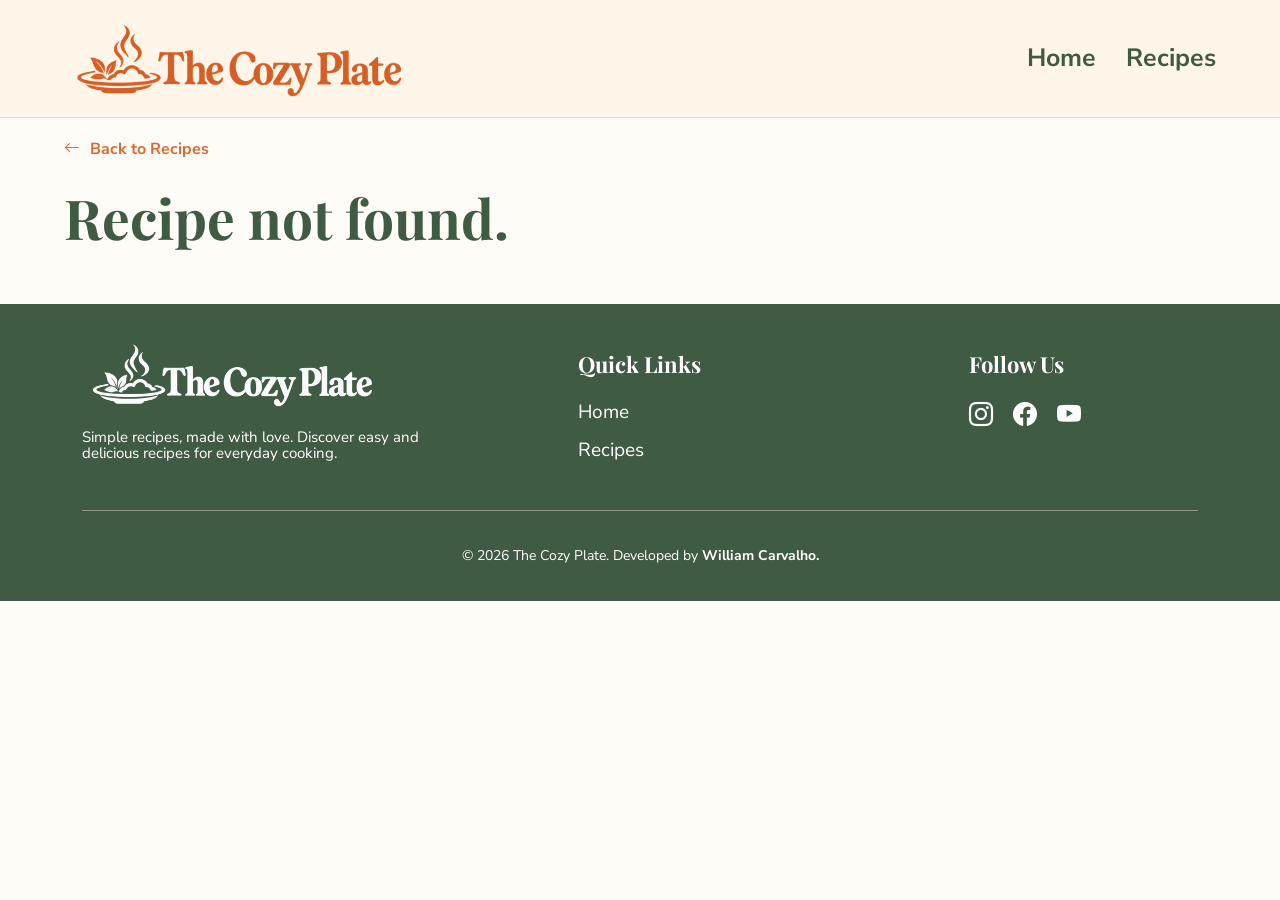
==== commit e942d925: "Improve page headers and load Google Fonts" ====
--- a/recipe.html
+++ b/recipe.html
@@ -4,7 +4,13 @@
 <head>
     <meta charset="UTF-8">
     <meta name="viewport" content="width=device-width, initial-scale=1.0">
-    <title>The Cozy Plate | Creamy Chicken Pasta</title>
+    <title>The Cozy Plate | Recipe name</title>
+
+    <link rel="preconnect" href="https://fonts.googleapis.com">
+    <link rel="preconnect" href="https://fonts.gstatic.com" crossorigin>
+    <link
+        href="https://fonts.googleapis.com/css2?family=Nunito+Sans:wght@400;600;700&family=Playfair+Display:wght@400;700&display=swap"
+        rel="stylesheet">
     <link rel="stylesheet" href="css/style.css">
     <link rel="stylesheet" href="https://cdn.jsdelivr.net/npm/bootstrap-icons@1.13.2/font/bootstrap-icons.min.css">
 </head>
--- a/css/style.css
+++ b/css/style.css
@@ -360,14 +360,6 @@
     margin-bottom: 30px;
 }
 
-.recipe-search label {
-    display: block;
-    color: var(--green);
-    font-size: 16px;
-    font-weight: bold;
-    margin-bottom: 10px;
-}
-
 .search-input-wrapper {
     display: flex;
     align-items: center;
@@ -767,11 +759,6 @@
     padding: 10px 15px;
     font-family: inherit;
     font-size: 14px;
-}
-
-.upload-button:disabled {
-    opacity: 0.65;
-    cursor: not-allowed;
 }
 
 .recipe-submit-button {
@@ -1038,7 +1025,7 @@
         transform: translateX(-50%);
         width: 100vw;
         background-color: var(--cream);
-        border-bottom: 1px solid var(--border-color);
+        border-bottom: 1px solid var(--border);
         padding: 20px;
         z-index: 1000;
     }
@@ -1069,7 +1056,6 @@
     .hero {
         background-image: url("../images/creamy-tuscan-chicken-pasta-banner-mobile.webp");
         min-height: 600px;
-        align-items: top;
     }
 
     .hero .container {
@@ -1142,10 +1128,6 @@
     }
 
     /* Search bar recipes page */
-    .recipe-search label {
-        font-size: 14px;
-    }
-
     .search-input-wrapper {
         padding: 12px 15px;
     }
